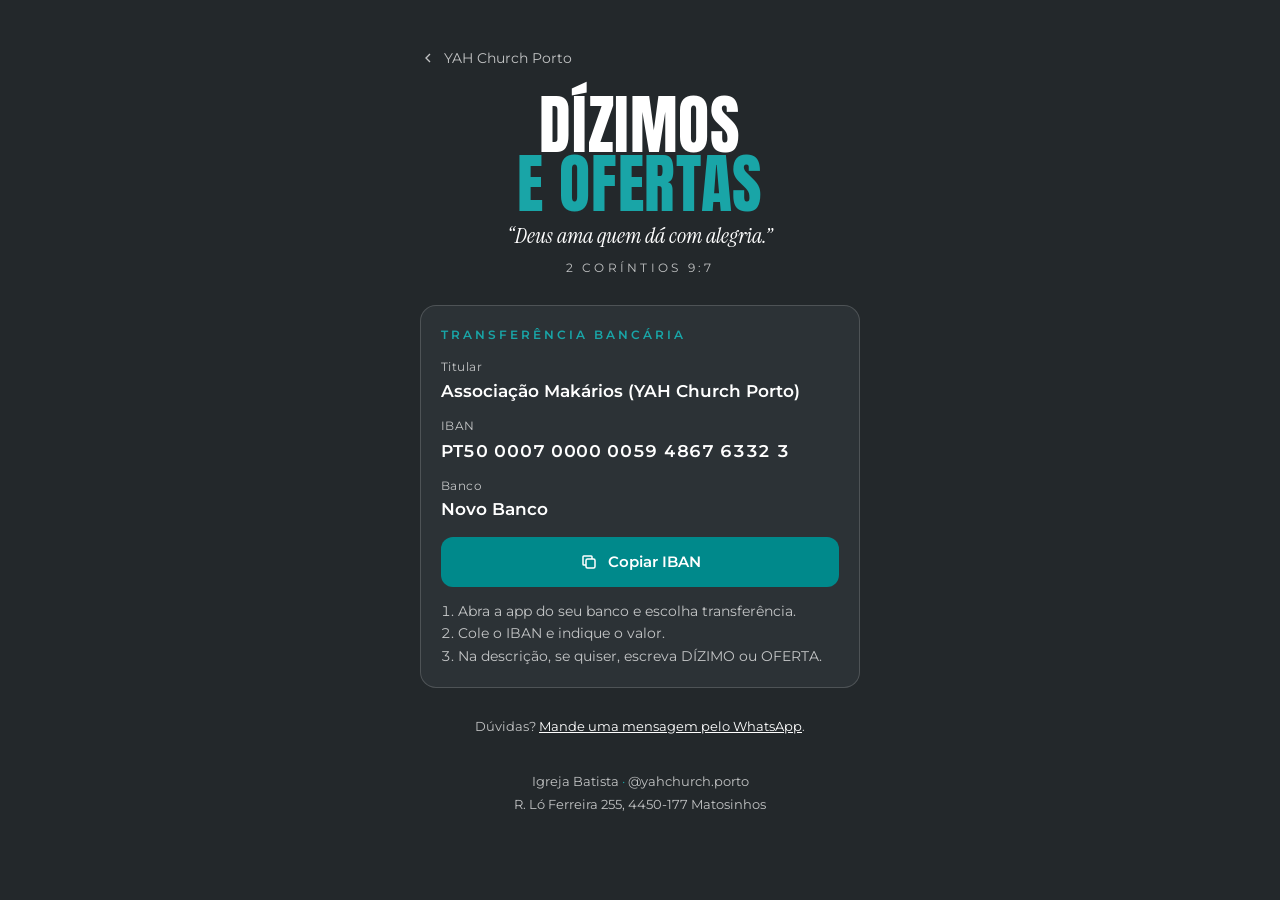
==== ofertas/index.html @ 2d1e2a9c "Add files via upload" ====
<!doctype html>
<html lang="pt">
<head>
<meta charset="utf-8">
<meta name="viewport" content="width=device-width, initial-scale=1, viewport-fit=cover">
<title>Dízimos e Ofertas · YAH Church Porto</title>
<meta name="description" content="Contribua com a YAH Church Porto por transferência bancária ou MB WAY.">
<meta name="theme-color" content="#23282B">
<meta property="og:title" content="Dízimos e Ofertas · YAH Church Porto">
<meta property="og:description" content="Deus ama quem dá com alegria. (2 Coríntios 9:7)">
<link rel="icon" type="image/png" href="../assets/favicon.png">
<link rel="apple-touch-icon" href="../assets/apple-touch-icon.png">
<link rel="preconnect" href="https://fonts.googleapis.com">
<link rel="preconnect" href="https://fonts.gstatic.com" crossorigin>
<link rel="stylesheet" href="https://fonts.googleapis.com/css2?family=Anton&family=Instrument+Serif:ital@1&family=Montserrat:wght@400;600&display=swap">
<link rel="stylesheet" href="../assets/style.css">
</head>
<body>
<main>
  <a class="voltar" href="../"><svg viewBox="0 0 24 24" fill="none" stroke="currentColor" stroke-width="2" aria-hidden="true"><path d="M15 6l-6 6 6 6"/></svg>YAH Church Porto</a>

  <header class="titulo">
    <h1>Dízimos<br><b>e Ofertas</b></h1>
    <p class="frase">“Deus ama quem dá com alegria.”</p>
    <span class="ref">2 Coríntios 9:7</span>
  </header>

  <!-- MB WAY: entra aqui quando o número for confirmado -->

  <section class="cartao" aria-labelledby="t-transf">
    <h2 id="t-transf">Transferência bancária</h2>
    <div class="dado"><small>Titular</small><strong>Associação Makários (YAH Church Porto)</strong></div>
    <div class="dado"><small>IBAN</small><strong class="iban">PT50 0007 0000 0059 4867 6332 3</strong></div>
    <div class="dado"><small>Banco</small><strong>Novo Banco</strong></div>
    <button class="copiar" type="button" data-copiar="PT50000700000059486763323">
      <svg viewBox="0 0 24 24" fill="none" stroke="currentColor" stroke-width="2" aria-hidden="true"><rect x="8" y="8" width="12" height="12" rx="2"/><path d="M16 8V5a1 1 0 0 0-1-1H5a1 1 0 0 0-1 1v10a1 1 0 0 0 1 1h3"/></svg>
      <span>Copiar IBAN</span>
    </button>
    <ol class="passos">
      <li>Abra a app do seu banco e escolha transferência.</li>
      <li>Cole o IBAN e indique o valor.</li>
      <li>Na descrição, se quiser, escreva DÍZIMO ou OFERTA.</li>
    </ol>
  </section>

  <p class="nota">Dúvidas? <a href="https://wa.me/5511947267376" target="_blank" rel="noopener">Mande uma mensagem pelo WhatsApp</a>.</p>

  <footer>
    <span>Igreja Batista <span class="sep">·</span> @yahchurch.porto</span>
    <span>R. Ló Ferreira 255, 4450-177 Matosinhos</span>
  </footer>
</main>
<script>
document.querySelectorAll('[data-copiar]').forEach(function (b) {
  b.addEventListener('click', function () {
    var txt = b.getAttribute('data-copiar'), rot = b.querySelector('span'), orig = rot.textContent;
    function ok() { b.classList.add('ok'); rot.textContent = 'Copiado!'; setTimeout(function () { b.classList.remove('ok'); rot.textContent = orig; }, 1800); }
    if (navigator.clipboard && window.isSecureContext) { navigator.clipboard.writeText(txt).then(ok, velho); } else { velho(); }
    function velho() { var t = document.createElement('textarea'); t.value = txt; t.setAttribute('readonly', ''); t.style.position = 'fixed'; t.style.opacity = '0';
      document.body.appendChild(t); t.select(); try { document.execCommand('copy'); ok(); } catch (e) {} document.body.removeChild(t); }
  });
});
</script>
</body>
</html>
---- assets/style.css ----
/* YAH Church Porto: página de links e de ofertas. Identidade do kit 2026: carvão, branco e teal só como destaque. */
:root {
  --carvao: #23282B;
  --carvao-2: #2C3236;
  --linha: rgba(255, 255, 255, .16);
  --branco: #FFFFFF;
  --suave: rgba(255, 255, 255, .72);
  --teal: #00898B;
  --teal-claro: #19A5A7;
  --sans: 'Montserrat', 'Segoe UI', system-ui, sans-serif;
  --serif: 'Instrument Serif', Georgia, serif;
  --display: 'Anton', 'Impact', sans-serif;
}
* { box-sizing: border-box; }
html { -webkit-text-size-adjust: 100%; }
body {
  margin: 0; min-height: 100vh; background: var(--carvao); color: var(--branco);
  font-family: var(--sans); font-size: 16px; line-height: 1.5;
}
main {
  width: 100%; max-width: 480px; margin: 0 auto;
  padding: 48px max(20px, env(safe-area-inset-right)) 40px max(20px, env(safe-area-inset-left));
  display: flex; flex-direction: column; gap: 28px;
}
a { color: inherit; }

/* cabeçalho */
.marca { display: flex; flex-direction: column; align-items: center; gap: 18px; text-align: center; }
.marca img { width: 230px; height: auto; display: block; }
.frase { font-family: var(--serif); font-style: italic; font-size: 1.45rem; line-height: 1.2; margin: 0; color: var(--branco); text-wrap: balance; }
.frase em { color: var(--teal-claro); font-style: italic; }

/* botões de link */
.links { display: flex; flex-direction: column; gap: 12px; margin: 0; padding: 0; list-style: none; }
.botao {
  display: flex; align-items: center; gap: 14px; min-height: 58px; padding: 12px 18px;
  border: 1px solid var(--linha); border-radius: 14px; background: var(--carvao-2);
  text-decoration: none; font-weight: 600; font-size: .98rem; letter-spacing: .01em;
  transition: border-color .15s, background .15s, transform .15s;
}
.botao:hover, .botao:focus-visible { border-color: var(--teal-claro); background: #313840; }
.botao:active { transform: scale(.985); }
.botao svg { width: 22px; height: 22px; flex: none; }
.botao span { flex: 1; }
.botao .seta { width: 16px; height: 16px; opacity: .55; }
.botao.destaque { background: var(--teal); border-color: var(--teal); }
.botao.destaque:hover, .botao.destaque:focus-visible { background: var(--teal-claro); border-color: var(--teal-claro); }
:focus-visible { outline: 2px solid var(--teal-claro); outline-offset: 3px; }

/* rodapé */
footer { text-align: center; font-size: .8rem; color: var(--suave); display: flex; flex-direction: column; gap: 4px; padding-top: 8px; }
footer .sep { color: var(--teal-claro); }
footer a { text-decoration: none; border-bottom: 1px solid var(--linha); align-self: center; }

/* página de ofertas */
.voltar { display: inline-flex; align-items: center; gap: 8px; font-size: .85rem; color: var(--suave); text-decoration: none; align-self: flex-start; }
.voltar svg { width: 16px; height: 16px; }
.titulo { text-align: center; display: flex; flex-direction: column; gap: 10px; }
.titulo h1 { font-family: var(--display); font-weight: 400; font-size: clamp(2.9rem, 15vw, 4rem); line-height: .92; letter-spacing: .01em; margin: 0; text-transform: uppercase; }
.titulo h1 b { color: var(--teal-claro); font-weight: 400; }
.titulo .frase { font-size: 1.35rem; }
.ref { font-size: .72rem; letter-spacing: .28em; text-transform: uppercase; color: var(--suave); }

.cartao { border: 1px solid var(--linha); border-radius: 16px; background: var(--carvao-2); padding: 20px; display: flex; flex-direction: column; gap: 14px; }
.cartao h2 { margin: 0; font-size: .78rem; letter-spacing: .24em; text-transform: uppercase; color: var(--teal-claro); font-weight: 600; }
.dado { display: flex; flex-direction: column; gap: 2px; }
.dado small { font-size: .74rem; color: var(--suave); letter-spacing: .04em; }
.dado strong { font-size: 1.05rem; font-weight: 600; word-break: break-word; }
.dado .grande { font-size: 1.5rem; letter-spacing: .04em; font-variant-numeric: tabular-nums; }
.dado .iban { white-space: nowrap; font-size: clamp(.78rem, 3.7vw, 1.08rem); letter-spacing: .04em; font-variant-numeric: tabular-nums; }
.copiar {
  appearance: none; border: 0; border-radius: 12px; min-height: 50px; padding: 12px 18px; width: 100%;
  background: var(--teal); color: var(--branco); font: 600 .95rem var(--sans); cursor: pointer;
  display: flex; align-items: center; justify-content: center; gap: 10px; transition: background .15s;
}
.copiar:hover, .copiar:focus-visible { background: var(--teal-claro); }
.copiar svg { width: 18px; height: 18px; }
.copiar.ok { background: var(--branco); color: var(--carvao); }
.passos { margin: 0; padding-left: 1.2em; font-size: .86rem; color: var(--suave); }
.passos li + li { margin-top: 2px; }
.nota { font-size: .84rem; color: var(--suave); text-align: center; margin: 0; }
.nota a { color: var(--branco); }
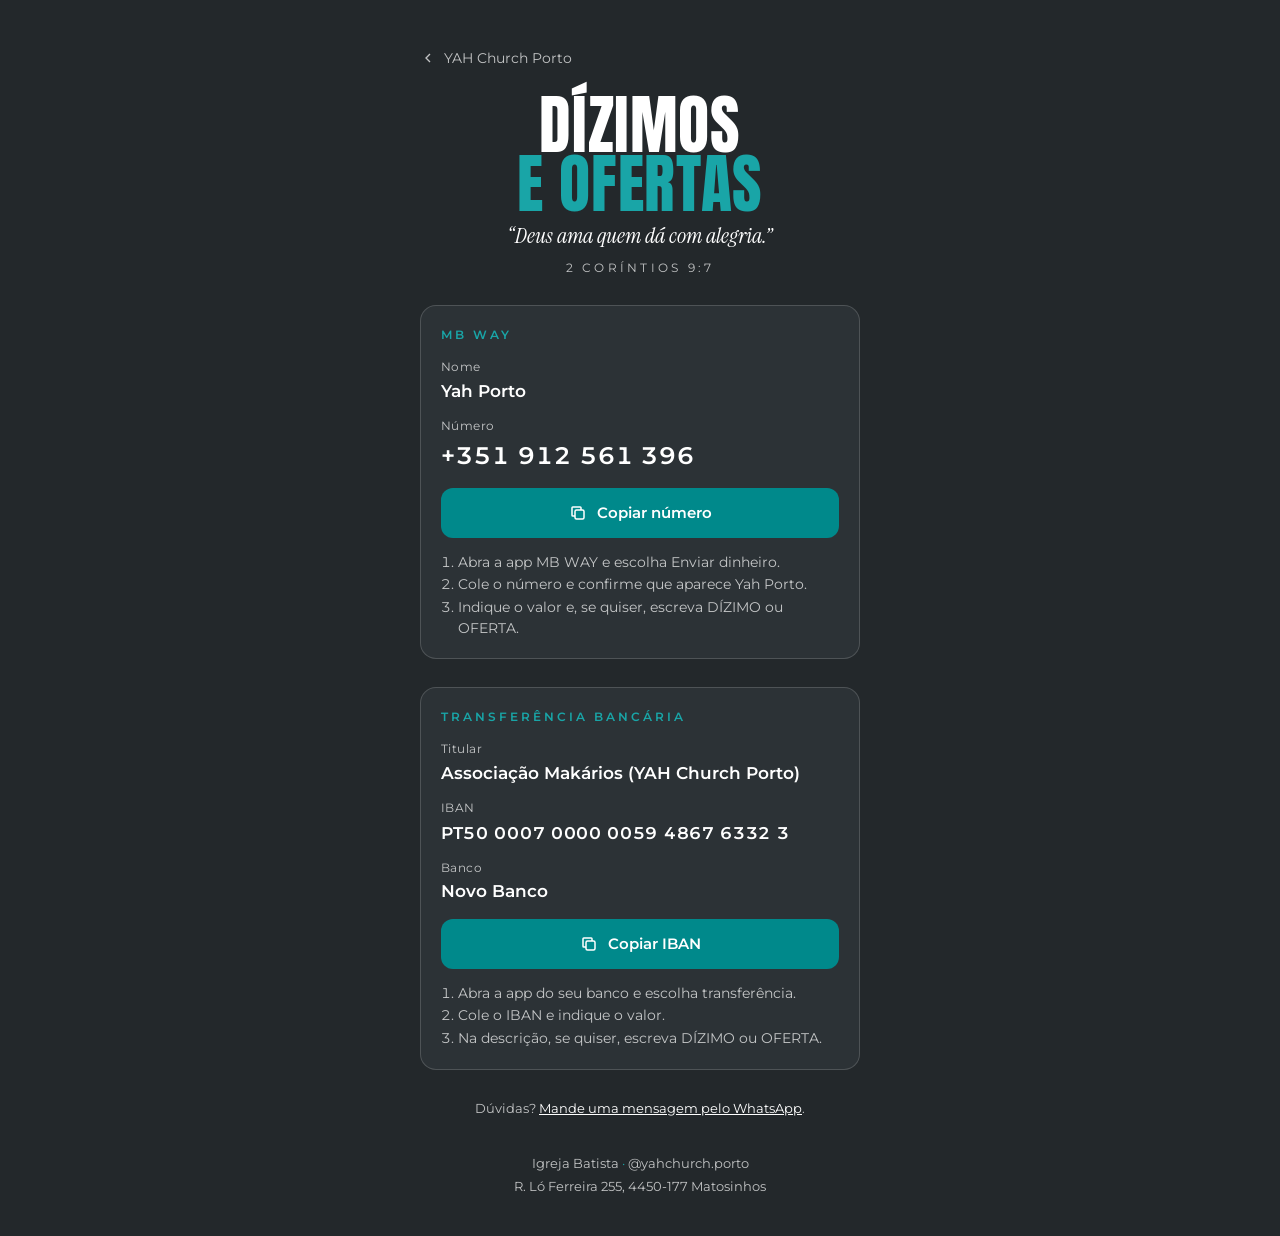
==== commit 81b95229: "Ofertas: MB WAY" ====
--- a/ofertas/index.html
+++ b/ofertas/index.html
@@ -4,7 +4,7 @@
 <meta charset="utf-8">
 <meta name="viewport" content="width=device-width, initial-scale=1, viewport-fit=cover">
 <title>Dízimos e Ofertas · YAH Church Porto</title>
-<meta name="description" content="Contribua com a YAH Church Porto por transferência bancária ou MB WAY.">
+<meta name="description" content="Contribua com a YAH Church Porto por MB WAY ou transferência bancária.">
 <meta name="theme-color" content="#23282B">
 <meta property="og:title" content="Dízimos e Ofertas · YAH Church Porto">
 <meta property="og:description" content="Deus ama quem dá com alegria. (2 Coríntios 9:7)">
@@ -25,7 +25,20 @@
     <span class="ref">2 Coríntios 9:7</span>
   </header>
 
-  <!-- MB WAY: entra aqui quando o número for confirmado -->
+  <section class="cartao" aria-labelledby="t-mbway">
+    <h2 id="t-mbway">MB WAY</h2>
+    <div class="dado"><small>Nome</small><strong>Yah Porto</strong></div>
+    <div class="dado"><small>Número</small><strong class="grande">+351 912 561 396</strong></div>
+    <button class="copiar" type="button" data-copiar="912561396">
+      <svg viewBox="0 0 24 24" fill="none" stroke="currentColor" stroke-width="2" aria-hidden="true"><rect x="8" y="8" width="12" height="12" rx="2"/><path d="M16 8V5a1 1 0 0 0-1-1H5a1 1 0 0 0-1 1v10a1 1 0 0 0 1 1h3"/></svg>
+      <span>Copiar número</span>
+    </button>
+    <ol class="passos">
+      <li>Abra a app MB WAY e escolha Enviar dinheiro.</li>
+      <li>Cole o número e confirme que aparece Yah Porto.</li>
+      <li>Indique o valor e, se quiser, escreva DÍZIMO ou OFERTA.</li>
+    </ol>
+  </section>
 
   <section class="cartao" aria-labelledby="t-transf">
     <h2 id="t-transf">Transferência bancária</h2>
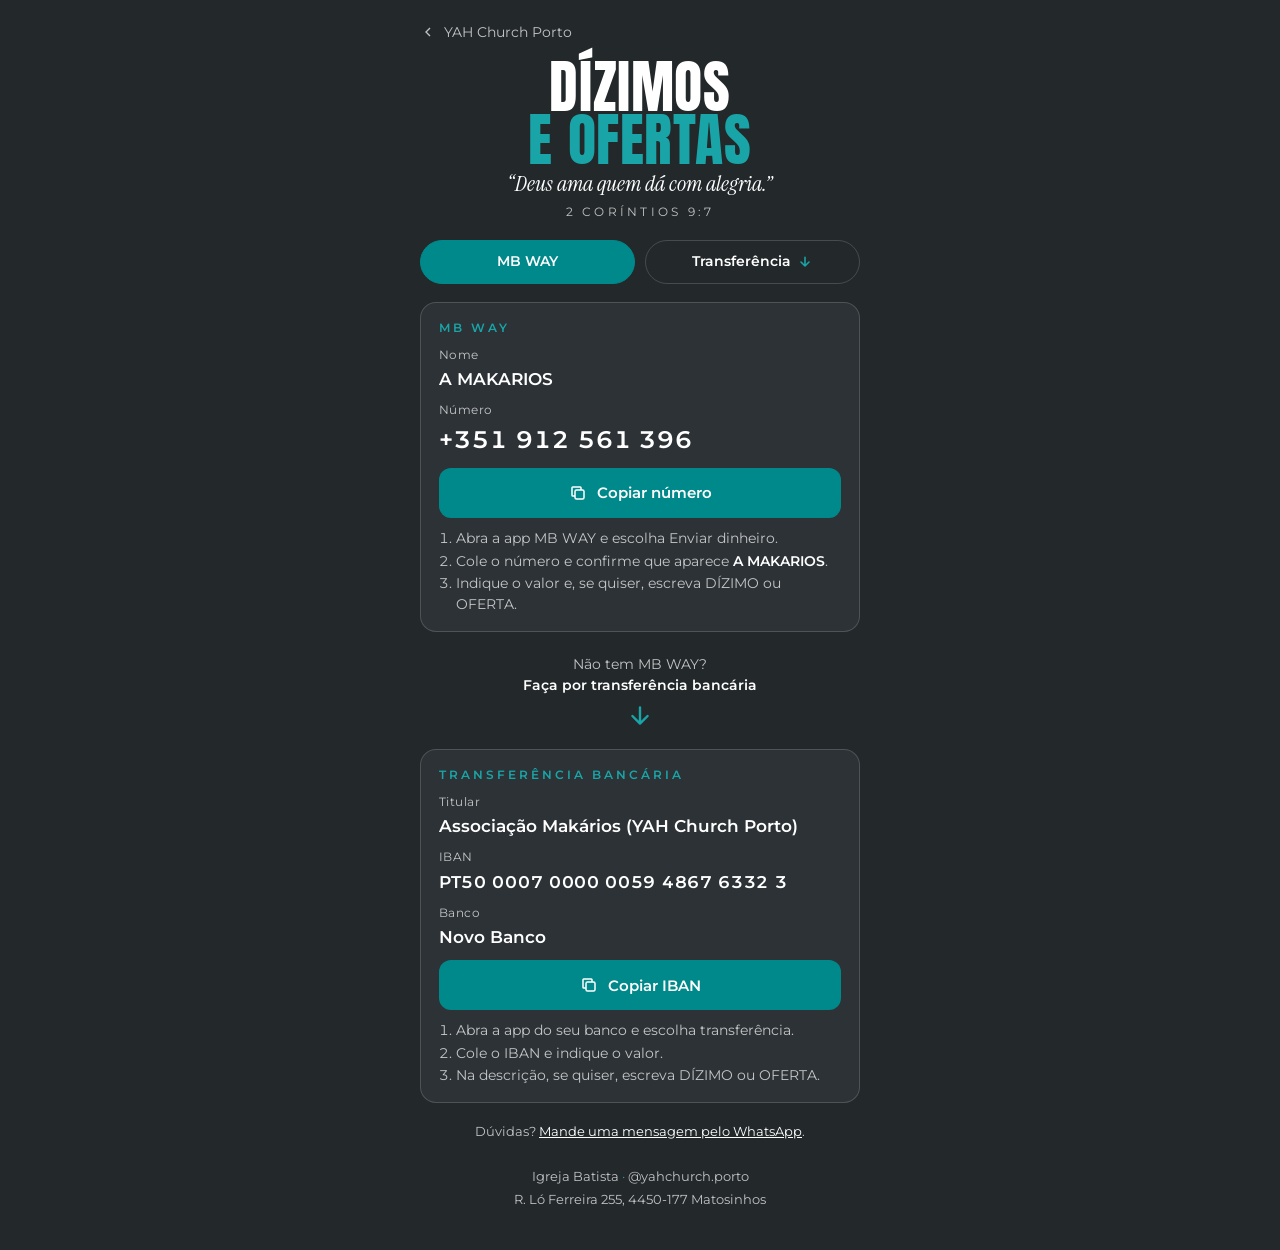
==== commit e9b8fa5f: "Ofertas: nome A MAKARIOS e seta pra transferencia" ====
--- a/ofertas/index.html
+++ b/ofertas/index.html
@@ -1,78 +1,89 @@
-<!doctype html>
-<html lang="pt">
-<head>
-<meta charset="utf-8">
-<meta name="viewport" content="width=device-width, initial-scale=1, viewport-fit=cover">
-<title>Dízimos e Ofertas · YAH Church Porto</title>
-<meta name="description" content="Contribua com a YAH Church Porto por MB WAY ou transferência bancária.">
-<meta name="theme-color" content="#23282B">
-<meta property="og:title" content="Dízimos e Ofertas · YAH Church Porto">
-<meta property="og:description" content="Deus ama quem dá com alegria. (2 Coríntios 9:7)">
-<link rel="icon" type="image/png" href="../assets/favicon.png">
-<link rel="apple-touch-icon" href="../assets/apple-touch-icon.png">
-<link rel="preconnect" href="https://fonts.googleapis.com">
-<link rel="preconnect" href="https://fonts.gstatic.com" crossorigin>
-<link rel="stylesheet" href="https://fonts.googleapis.com/css2?family=Anton&family=Instrument+Serif:ital@1&family=Montserrat:wght@400;600&display=swap">
-<link rel="stylesheet" href="../assets/style.css">
-</head>
-<body>
-<main>
-  <a class="voltar" href="../"><svg viewBox="0 0 24 24" fill="none" stroke="currentColor" stroke-width="2" aria-hidden="true"><path d="M15 6l-6 6 6 6"/></svg>YAH Church Porto</a>
-
-  <header class="titulo">
-    <h1>Dízimos<br><b>e Ofertas</b></h1>
-    <p class="frase">“Deus ama quem dá com alegria.”</p>
-    <span class="ref">2 Coríntios 9:7</span>
-  </header>
-
-  <section class="cartao" aria-labelledby="t-mbway">
-    <h2 id="t-mbway">MB WAY</h2>
-    <div class="dado"><small>Nome</small><strong>Yah Porto</strong></div>
-    <div class="dado"><small>Número</small><strong class="grande">+351 912 561 396</strong></div>
-    <button class="copiar" type="button" data-copiar="912561396">
-      <svg viewBox="0 0 24 24" fill="none" stroke="currentColor" stroke-width="2" aria-hidden="true"><rect x="8" y="8" width="12" height="12" rx="2"/><path d="M16 8V5a1 1 0 0 0-1-1H5a1 1 0 0 0-1 1v10a1 1 0 0 0 1 1h3"/></svg>
-      <span>Copiar número</span>
-    </button>
-    <ol class="passos">
-      <li>Abra a app MB WAY e escolha Enviar dinheiro.</li>
-      <li>Cole o número e confirme que aparece Yah Porto.</li>
-      <li>Indique o valor e, se quiser, escreva DÍZIMO ou OFERTA.</li>
-    </ol>
-  </section>
-
-  <section class="cartao" aria-labelledby="t-transf">
-    <h2 id="t-transf">Transferência bancária</h2>
-    <div class="dado"><small>Titular</small><strong>Associação Makários (YAH Church Porto)</strong></div>
-    <div class="dado"><small>IBAN</small><strong class="iban">PT50 0007 0000 0059 4867 6332 3</strong></div>
-    <div class="dado"><small>Banco</small><strong>Novo Banco</strong></div>
-    <button class="copiar" type="button" data-copiar="PT50000700000059486763323">
-      <svg viewBox="0 0 24 24" fill="none" stroke="currentColor" stroke-width="2" aria-hidden="true"><rect x="8" y="8" width="12" height="12" rx="2"/><path d="M16 8V5a1 1 0 0 0-1-1H5a1 1 0 0 0-1 1v10a1 1 0 0 0 1 1h3"/></svg>
-      <span>Copiar IBAN</span>
-    </button>
-    <ol class="passos">
-      <li>Abra a app do seu banco e escolha transferência.</li>
-      <li>Cole o IBAN e indique o valor.</li>
-      <li>Na descrição, se quiser, escreva DÍZIMO ou OFERTA.</li>
-    </ol>
-  </section>
-
-  <p class="nota">Dúvidas? <a href="https://wa.me/5511947267376" target="_blank" rel="noopener">Mande uma mensagem pelo WhatsApp</a>.</p>
-
-  <footer>
-    <span>Igreja Batista <span class="sep">·</span> @yahchurch.porto</span>
-    <span>R. Ló Ferreira 255, 4450-177 Matosinhos</span>
-  </footer>
-</main>
-<script>
-document.querySelectorAll('[data-copiar]').forEach(function (b) {
-  b.addEventListener('click', function () {
-    var txt = b.getAttribute('data-copiar'), rot = b.querySelector('span'), orig = rot.textContent;
-    function ok() { b.classList.add('ok'); rot.textContent = 'Copiado!'; setTimeout(function () { b.classList.remove('ok'); rot.textContent = orig; }, 1800); }
-    if (navigator.clipboard && window.isSecureContext) { navigator.clipboard.writeText(txt).then(ok, velho); } else { velho(); }
-    function velho() { var t = document.createElement('textarea'); t.value = txt; t.setAttribute('readonly', ''); t.style.position = 'fixed'; t.style.opacity = '0';
-      document.body.appendChild(t); t.select(); try { document.execCommand('copy'); ok(); } catch (e) {} document.body.removeChild(t); }
-  });
-});
-</script>
-</body>
-</html>
+<!doctype html>
+<html lang="pt">
+<head>
+<meta charset="utf-8">
+<meta name="viewport" content="width=device-width, initial-scale=1, viewport-fit=cover">
+<title>Dízimos e Ofertas · YAH Church Porto</title>
+<meta name="description" content="Contribua com a YAH Church Porto por MB WAY ou transferência bancária.">
+<meta name="theme-color" content="#23282B">
+<meta property="og:title" content="Dízimos e Ofertas · YAH Church Porto">
+<meta property="og:description" content="Deus ama quem dá com alegria. (2 Coríntios 9:7)">
+<link rel="icon" type="image/png" href="../assets/favicon.png">
+<link rel="apple-touch-icon" href="../assets/apple-touch-icon.png">
+<link rel="preconnect" href="https://fonts.googleapis.com">
+<link rel="preconnect" href="https://fonts.gstatic.com" crossorigin>
+<link rel="stylesheet" href="https://fonts.googleapis.com/css2?family=Anton&family=Instrument+Serif:ital@1&family=Montserrat:wght@400;600&display=swap">
+<link rel="stylesheet" href="../assets/style.css">
+</head>
+<body class="pag-ofertas">
+<main>
+  <a class="voltar" href="../"><svg viewBox="0 0 24 24" fill="none" stroke="currentColor" stroke-width="2" aria-hidden="true"><path d="M15 6l-6 6 6 6"/></svg>YAH Church Porto</a>
+
+  <header class="titulo">
+    <h1>Dízimos<br><b>e Ofertas</b></h1>
+    <p class="frase">“Deus ama quem dá com alegria.”</p>
+    <span class="ref">2 Coríntios 9:7</span>
+  </header>
+
+  <nav class="opcoes" aria-label="Formas de contribuir">
+    <a href="#mbway">MB WAY</a>
+    <a href="#transferencia">Transferência
+      <svg viewBox="0 0 24 24" fill="none" stroke="currentColor" stroke-width="2.4" stroke-linecap="round" stroke-linejoin="round" aria-hidden="true"><path d="M12 5v13M6 12l6 6 6-6"/></svg></a>
+  </nav>
+
+  <section class="cartao" id="mbway" aria-labelledby="t-mbway">
+    <h2 id="t-mbway">MB WAY</h2>
+    <div class="dado"><small>Nome</small><strong>A MAKARIOS</strong></div>
+    <div class="dado"><small>Número</small><strong class="grande">+351 912 561 396</strong></div>
+    <button class="copiar" type="button" data-copiar="912561396">
+      <svg viewBox="0 0 24 24" fill="none" stroke="currentColor" stroke-width="2" aria-hidden="true"><rect x="8" y="8" width="12" height="12" rx="2"/><path d="M16 8V5a1 1 0 0 0-1-1H5a1 1 0 0 0-1 1v10a1 1 0 0 0 1 1h3"/></svg>
+      <span>Copiar número</span>
+    </button>
+    <ol class="passos">
+      <li>Abra a app MB WAY e escolha Enviar dinheiro.</li>
+      <li>Cole o número e confirme que aparece <b class="nw">A MAKARIOS</b>.</li>
+      <li>Indique o valor e, se quiser, escreva DÍZIMO ou OFERTA.</li>
+    </ol>
+  </section>
+
+  <a class="mais" href="#transferencia">
+    <span>Não tem MB WAY? <b>Faça por transferência bancária</b></span>
+    <svg viewBox="0 0 24 24" fill="none" stroke="currentColor" stroke-width="2.2" stroke-linecap="round" stroke-linejoin="round" aria-hidden="true"><path d="M12 4v15M5 12l7 7 7-7"/></svg>
+  </a>
+
+  <section class="cartao" id="transferencia" aria-labelledby="t-transf">
+    <h2 id="t-transf">Transferência bancária</h2>
+    <div class="dado"><small>Titular</small><strong>Associação Makários (YAH Church Porto)</strong></div>
+    <div class="dado"><small>IBAN</small><strong class="iban">PT50 0007 0000 0059 4867 6332 3</strong></div>
+    <div class="dado"><small>Banco</small><strong>Novo Banco</strong></div>
+    <button class="copiar" type="button" data-copiar="PT50000700000059486763323">
+      <svg viewBox="0 0 24 24" fill="none" stroke="currentColor" stroke-width="2" aria-hidden="true"><rect x="8" y="8" width="12" height="12" rx="2"/><path d="M16 8V5a1 1 0 0 0-1-1H5a1 1 0 0 0-1 1v10a1 1 0 0 0 1 1h3"/></svg>
+      <span>Copiar IBAN</span>
+    </button>
+    <ol class="passos">
+      <li>Abra a app do seu banco e escolha transferência.</li>
+      <li>Cole o IBAN e indique o valor.</li>
+      <li>Na descrição, se quiser, escreva DÍZIMO ou OFERTA.</li>
+    </ol>
+  </section>
+
+  <p class="nota">Dúvidas? <a href="https://wa.me/5511947267376" target="_blank" rel="noopener">Mande uma mensagem pelo WhatsApp</a>.</p>
+
+  <footer>
+    <span>Igreja Batista <span class="sep">·</span> @yahchurch.porto</span>
+    <span>R. Ló Ferreira 255, 4450-177 Matosinhos</span>
+  </footer>
+</main>
+<script>
+document.querySelectorAll('[data-copiar]').forEach(function (b) {
+  b.addEventListener('click', function () {
+    var txt = b.getAttribute('data-copiar'), rot = b.querySelector('span'), orig = rot.textContent;
+    function ok() { b.classList.add('ok'); rot.textContent = 'Copiado!'; setTimeout(function () { b.classList.remove('ok'); rot.textContent = orig; }, 1800); }
+    if (navigator.clipboard && window.isSecureContext) { navigator.clipboard.writeText(txt).then(ok, velho); } else { velho(); }
+    function velho() { var t = document.createElement('textarea'); t.value = txt; t.setAttribute('readonly', ''); t.style.position = 'fixed'; t.style.opacity = '0';
+      document.body.appendChild(t); t.select(); try { document.execCommand('copy'); ok(); } catch (e) {} document.body.removeChild(t); }
+  });
+});
+</script>
+</body>
+</html>
--- a/assets/style.css
+++ b/assets/style.css
@@ -1,82 +1,108 @@
-/* YAH Church Porto: página de links e de ofertas. Identidade do kit 2026: carvão, branco e teal só como destaque. */
-:root {
-  --carvao: #23282B;
-  --carvao-2: #2C3236;
-  --linha: rgba(255, 255, 255, .16);
-  --branco: #FFFFFF;
-  --suave: rgba(255, 255, 255, .72);
-  --teal: #00898B;
-  --teal-claro: #19A5A7;
-  --sans: 'Montserrat', 'Segoe UI', system-ui, sans-serif;
-  --serif: 'Instrument Serif', Georgia, serif;
-  --display: 'Anton', 'Impact', sans-serif;
+/* YAH Church Porto: página de links e de ofertas. Identidade do kit 2026: carvão, branco e teal só como destaque. */
+:root {
+  --carvao: #23282B;
+  --carvao-2: #2C3236;
+  --linha: rgba(255, 255, 255, .16);
+  --branco: #FFFFFF;
+  --suave: rgba(255, 255, 255, .72);
+  --teal: #00898B;
+  --teal-claro: #19A5A7;
+  --sans: 'Montserrat', 'Segoe UI', system-ui, sans-serif;
+  --serif: 'Instrument Serif', Georgia, serif;
+  --display: 'Anton', 'Impact', sans-serif;
+}
+* { box-sizing: border-box; }
+html { -webkit-text-size-adjust: 100%; }
+body {
+  margin: 0; min-height: 100vh; background: var(--carvao); color: var(--branco);
+  font-family: var(--sans); font-size: 16px; line-height: 1.5;
+}
+main {
+  width: 100%; max-width: 480px; margin: 0 auto;
+  padding: 48px max(20px, env(safe-area-inset-right)) 40px max(20px, env(safe-area-inset-left));
+  display: flex; flex-direction: column; gap: 28px;
+}
+a { color: inherit; }
+
+/* cabeçalho */
+.marca { display: flex; flex-direction: column; align-items: center; gap: 18px; text-align: center; }
+.marca img { width: 230px; height: auto; display: block; }
+.frase { font-family: var(--serif); font-style: italic; font-size: 1.45rem; line-height: 1.2; margin: 0; color: var(--branco); text-wrap: balance; }
+.frase em { color: var(--teal-claro); font-style: italic; }
+
+/* botões de link */
+.links { display: flex; flex-direction: column; gap: 12px; margin: 0; padding: 0; list-style: none; }
+.botao {
+  display: flex; align-items: center; gap: 14px; min-height: 58px; padding: 12px 18px;
+  border: 1px solid var(--linha); border-radius: 14px; background: var(--carvao-2);
+  text-decoration: none; font-weight: 600; font-size: .98rem; letter-spacing: .01em;
+  transition: border-color .15s, background .15s, transform .15s;
+}
+.botao:hover, .botao:focus-visible { border-color: var(--teal-claro); background: #313840; }
+.botao:active { transform: scale(.985); }
+.botao svg { width: 22px; height: 22px; flex: none; }
+.botao span { flex: 1; }
+.botao .seta { width: 16px; height: 16px; opacity: .55; }
+.botao.destaque { background: var(--teal); border-color: var(--teal); }
+.botao.destaque:hover, .botao.destaque:focus-visible { background: var(--teal-claro); border-color: var(--teal-claro); }
+:focus-visible { outline: 2px solid var(--teal-claro); outline-offset: 3px; }
+
+/* rodapé */
+footer { text-align: center; font-size: .8rem; color: var(--suave); display: flex; flex-direction: column; gap: 4px; padding-top: 8px; }
+footer .sep { color: var(--teal-claro); }
+footer a { text-decoration: none; border-bottom: 1px solid var(--linha); align-self: center; }
+
+/* página de ofertas */
+.voltar { display: inline-flex; align-items: center; gap: 8px; font-size: .85rem; color: var(--suave); text-decoration: none; align-self: flex-start; }
+.voltar svg { width: 16px; height: 16px; }
+.titulo { text-align: center; display: flex; flex-direction: column; gap: 10px; }
+.titulo h1 { font-family: var(--display); font-weight: 400; font-size: clamp(2.9rem, 15vw, 4rem); line-height: .92; letter-spacing: .01em; margin: 0; text-transform: uppercase; }
+.titulo h1 b { color: var(--teal-claro); font-weight: 400; }
+.titulo .frase { font-size: 1.35rem; }
+.ref { font-size: .72rem; letter-spacing: .28em; text-transform: uppercase; color: var(--suave); }
+
+.cartao { border: 1px solid var(--linha); border-radius: 16px; background: var(--carvao-2); padding: 20px; display: flex; flex-direction: column; gap: 14px; }
+.cartao h2 { margin: 0; font-size: .78rem; letter-spacing: .24em; text-transform: uppercase; color: var(--teal-claro); font-weight: 600; }
+.dado { display: flex; flex-direction: column; gap: 2px; }
+.dado small { font-size: .74rem; color: var(--suave); letter-spacing: .04em; }
+.dado strong { font-size: 1.05rem; font-weight: 600; word-break: break-word; }
+.dado .grande { font-size: 1.5rem; letter-spacing: .04em; font-variant-numeric: tabular-nums; }
+.dado .iban { white-space: nowrap; font-size: clamp(.78rem, 3.7vw, 1.08rem); letter-spacing: .04em; font-variant-numeric: tabular-nums; }
+.copiar {
+  appearance: none; border: 0; border-radius: 12px; min-height: 50px; padding: 12px 18px; width: 100%;
+  background: var(--teal); color: var(--branco); font: 600 .95rem var(--sans); cursor: pointer;
+  display: flex; align-items: center; justify-content: center; gap: 10px; transition: background .15s;
+}
+.copiar:hover, .copiar:focus-visible { background: var(--teal-claro); }
+.copiar svg { width: 18px; height: 18px; }
+.copiar.ok { background: var(--branco); color: var(--carvao); }
+.passos { margin: 0; padding-left: 1.2em; font-size: .86rem; color: var(--suave); }
+.passos li + li { margin-top: 2px; }
+.nota { font-size: .84rem; color: var(--suave); text-align: center; margin: 0; }
+.nota a { color: var(--branco); }
+
+/* atalho "Não tem MB WAY?" pra quem não percebe que a página continua */
+html { scroll-behavior: smooth; }
+.mais {
+  display: flex; flex-direction: column; align-items: center; gap: 6px; text-decoration: none; text-align: center;
+  font-size: .9rem; color: var(--suave); padding: 4px 0 2px;
 }
-* { box-sizing: border-box; }
-html { -webkit-text-size-adjust: 100%; }
-body {
-  margin: 0; min-height: 100vh; background: var(--carvao); color: var(--branco);
-  font-family: var(--sans); font-size: 16px; line-height: 1.5;
+.mais b { color: var(--branco); font-weight: 600; display: block; }
+.mais svg { width: 26px; height: 26px; color: var(--teal-claro); animation: desce 1.6s ease-in-out infinite; }
+@keyframes desce { 0%, 100% { transform: translateY(0); } 50% { transform: translateY(6px); } }
+@media (prefers-reduced-motion: reduce) { html { scroll-behavior: auto; } .mais svg { animation: none; } }
+#transferencia { scroll-margin-top: 16px; }
+.opcoes { display: grid; grid-template-columns: 1fr 1fr; gap: 10px; margin-top: -8px; }
+.opcoes a {
+  display: flex; align-items: center; justify-content: center; gap: 6px; min-height: 44px; padding: 8px 10px;
+  border: 1px solid var(--linha); border-radius: 999px; text-decoration: none; font-size: .86rem; font-weight: 600;
 }
-main {
-  width: 100%; max-width: 480px; margin: 0 auto;
-  padding: 48px max(20px, env(safe-area-inset-right)) 40px max(20px, env(safe-area-inset-left));
-  display: flex; flex-direction: column; gap: 28px;
-}
-a { color: inherit; }
-
-/* cabeçalho */
-.marca { display: flex; flex-direction: column; align-items: center; gap: 18px; text-align: center; }
-.marca img { width: 230px; height: auto; display: block; }
-.frase { font-family: var(--serif); font-style: italic; font-size: 1.45rem; line-height: 1.2; margin: 0; color: var(--branco); text-wrap: balance; }
-.frase em { color: var(--teal-claro); font-style: italic; }
-
-/* botões de link */
-.links { display: flex; flex-direction: column; gap: 12px; margin: 0; padding: 0; list-style: none; }
-.botao {
-  display: flex; align-items: center; gap: 14px; min-height: 58px; padding: 12px 18px;
-  border: 1px solid var(--linha); border-radius: 14px; background: var(--carvao-2);
-  text-decoration: none; font-weight: 600; font-size: .98rem; letter-spacing: .01em;
-  transition: border-color .15s, background .15s, transform .15s;
-}
-.botao:hover, .botao:focus-visible { border-color: var(--teal-claro); background: #313840; }
-.botao:active { transform: scale(.985); }
-.botao svg { width: 22px; height: 22px; flex: none; }
-.botao span { flex: 1; }
-.botao .seta { width: 16px; height: 16px; opacity: .55; }
-.botao.destaque { background: var(--teal); border-color: var(--teal); }
-.botao.destaque:hover, .botao.destaque:focus-visible { background: var(--teal-claro); border-color: var(--teal-claro); }
-:focus-visible { outline: 2px solid var(--teal-claro); outline-offset: 3px; }
-
-/* rodapé */
-footer { text-align: center; font-size: .8rem; color: var(--suave); display: flex; flex-direction: column; gap: 4px; padding-top: 8px; }
-footer .sep { color: var(--teal-claro); }
-footer a { text-decoration: none; border-bottom: 1px solid var(--linha); align-self: center; }
-
-/* página de ofertas */
-.voltar { display: inline-flex; align-items: center; gap: 8px; font-size: .85rem; color: var(--suave); text-decoration: none; align-self: flex-start; }
-.voltar svg { width: 16px; height: 16px; }
-.titulo { text-align: center; display: flex; flex-direction: column; gap: 10px; }
-.titulo h1 { font-family: var(--display); font-weight: 400; font-size: clamp(2.9rem, 15vw, 4rem); line-height: .92; letter-spacing: .01em; margin: 0; text-transform: uppercase; }
-.titulo h1 b { color: var(--teal-claro); font-weight: 400; }
-.titulo .frase { font-size: 1.35rem; }
-.ref { font-size: .72rem; letter-spacing: .28em; text-transform: uppercase; color: var(--suave); }
-
-.cartao { border: 1px solid var(--linha); border-radius: 16px; background: var(--carvao-2); padding: 20px; display: flex; flex-direction: column; gap: 14px; }
-.cartao h2 { margin: 0; font-size: .78rem; letter-spacing: .24em; text-transform: uppercase; color: var(--teal-claro); font-weight: 600; }
-.dado { display: flex; flex-direction: column; gap: 2px; }
-.dado small { font-size: .74rem; color: var(--suave); letter-spacing: .04em; }
-.dado strong { font-size: 1.05rem; font-weight: 600; word-break: break-word; }
-.dado .grande { font-size: 1.5rem; letter-spacing: .04em; font-variant-numeric: tabular-nums; }
-.dado .iban { white-space: nowrap; font-size: clamp(.78rem, 3.7vw, 1.08rem); letter-spacing: .04em; font-variant-numeric: tabular-nums; }
-.copiar {
-  appearance: none; border: 0; border-radius: 12px; min-height: 50px; padding: 12px 18px; width: 100%;
-  background: var(--teal); color: var(--branco); font: 600 .95rem var(--sans); cursor: pointer;
-  display: flex; align-items: center; justify-content: center; gap: 10px; transition: background .15s;
-}
-.copiar:hover, .copiar:focus-visible { background: var(--teal-claro); }
-.copiar svg { width: 18px; height: 18px; }
-.copiar.ok { background: var(--branco); color: var(--carvao); }
-.passos { margin: 0; padding-left: 1.2em; font-size: .86rem; color: var(--suave); }
-.passos li + li { margin-top: 2px; }
-.nota { font-size: .84rem; color: var(--suave); text-align: center; margin: 0; }
-.nota a { color: var(--branco); }
+.opcoes a:first-child { background: var(--teal); border-color: var(--teal); }
+.opcoes a svg { width: 16px; height: 16px; color: var(--teal-claro); }
+#mbway { scroll-margin-top: 16px; }
+.pag-ofertas main { padding-top: 22px; gap: 18px; }
+.pag-ofertas .titulo { gap: 6px; }
+.pag-ofertas .titulo h1 { font-size: clamp(2.6rem, 13vw, 3.6rem); }
+.pag-ofertas .cartao { gap: 10px; padding: 16px 18px; }
+.pag-ofertas .opcoes { margin-top: 0; }
+.nw { white-space: nowrap; font-weight: 600; color: var(--branco); }
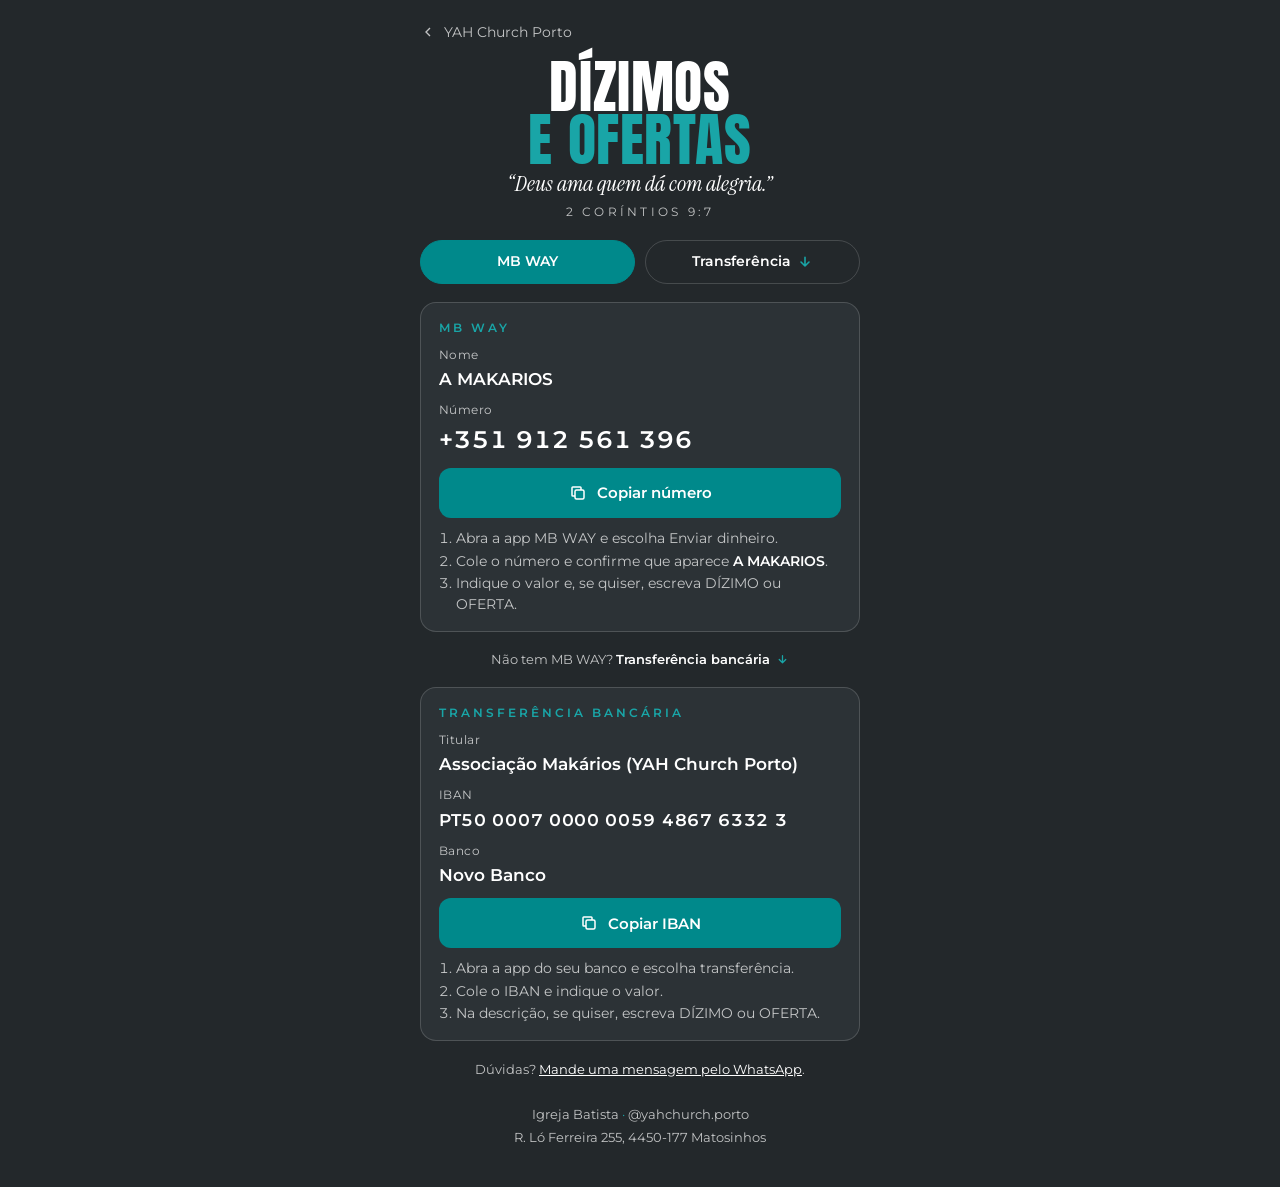
==== commit c0449960: "Ofertas: seta minimalista" ====
--- a/ofertas/index.html
+++ b/ofertas/index.html
@@ -47,8 +47,8 @@
   </section>
 
   <a class="mais" href="#transferencia">
-    <span>Não tem MB WAY? <b>Faça por transferência bancária</b></span>
-    <svg viewBox="0 0 24 24" fill="none" stroke="currentColor" stroke-width="2.2" stroke-linecap="round" stroke-linejoin="round" aria-hidden="true"><path d="M12 4v15M5 12l7 7 7-7"/></svg>
+    <span>Não tem MB WAY? <b>Transferência bancária</b></span>
+    <svg viewBox="0 0 24 24" fill="none" stroke="currentColor" stroke-width="2.4" stroke-linecap="round" stroke-linejoin="round" aria-hidden="true"><path d="M12 5v13M6 12l6 6 6-6"/></svg>
   </a>
 
   <section class="cartao" id="transferencia" aria-labelledby="t-transf">
--- a/assets/style.css
+++ b/assets/style.css
@@ -80,26 +80,26 @@
 .passos li + li { margin-top: 2px; }
 .nota { font-size: .84rem; color: var(--suave); text-align: center; margin: 0; }
 .nota a { color: var(--branco); }
-
-/* atalho "Não tem MB WAY?" pra quem não percebe que a página continua */
-html { scroll-behavior: smooth; }
-.mais {
-  display: flex; flex-direction: column; align-items: center; gap: 6px; text-decoration: none; text-align: center;
-  font-size: .9rem; color: var(--suave); padding: 4px 0 2px;
-}
-.mais b { color: var(--branco); font-weight: 600; display: block; }
-.mais svg { width: 26px; height: 26px; color: var(--teal-claro); animation: desce 1.6s ease-in-out infinite; }
-@keyframes desce { 0%, 100% { transform: translateY(0); } 50% { transform: translateY(6px); } }
-@media (prefers-reduced-motion: reduce) { html { scroll-behavior: auto; } .mais svg { animation: none; } }
-#transferencia { scroll-margin-top: 16px; }
-.opcoes { display: grid; grid-template-columns: 1fr 1fr; gap: 10px; margin-top: -8px; }
-.opcoes a {
-  display: flex; align-items: center; justify-content: center; gap: 6px; min-height: 44px; padding: 8px 10px;
-  border: 1px solid var(--linha); border-radius: 999px; text-decoration: none; font-size: .86rem; font-weight: 600;
-}
-.opcoes a:first-child { background: var(--teal); border-color: var(--teal); }
-.opcoes a svg { width: 16px; height: 16px; color: var(--teal-claro); }
-#mbway { scroll-margin-top: 16px; }
+
+/* atalho "Não tem MB WAY?" pra quem não percebe que a página continua */
+html { scroll-behavior: smooth; }
+.mais {
+  display: flex; align-items: center; justify-content: center; gap: 6px; text-decoration: none; text-align: center;
+  font-size: .8rem; color: var(--suave); padding: 0;
+}
+.mais b { color: var(--branco); font-weight: 600; }
+.mais svg { width: 13px; height: 13px; flex: none; color: var(--teal-claro); animation: desce 1.8s ease-in-out infinite; }
+@keyframes desce { 0%, 100% { transform: translateY(0); } 50% { transform: translateY(2px); } }
+@media (prefers-reduced-motion: reduce) { html { scroll-behavior: auto; } .mais svg { animation: none; } }
+#transferencia { scroll-margin-top: 16px; }
+.opcoes { display: grid; grid-template-columns: 1fr 1fr; gap: 10px; margin-top: -8px; }
+.opcoes a {
+  display: flex; align-items: center; justify-content: center; gap: 6px; min-height: 44px; padding: 8px 10px;
+  border: 1px solid var(--linha); border-radius: 999px; text-decoration: none; font-size: .86rem; font-weight: 600;
+}
+.opcoes a:first-child { background: var(--teal); border-color: var(--teal); }
+.opcoes a svg { width: 16px; height: 16px; color: var(--teal-claro); }
+#mbway { scroll-margin-top: 16px; }
 .pag-ofertas main { padding-top: 22px; gap: 18px; }
 .pag-ofertas .titulo { gap: 6px; }
 .pag-ofertas .titulo h1 { font-size: clamp(2.6rem, 13vw, 3.6rem); }
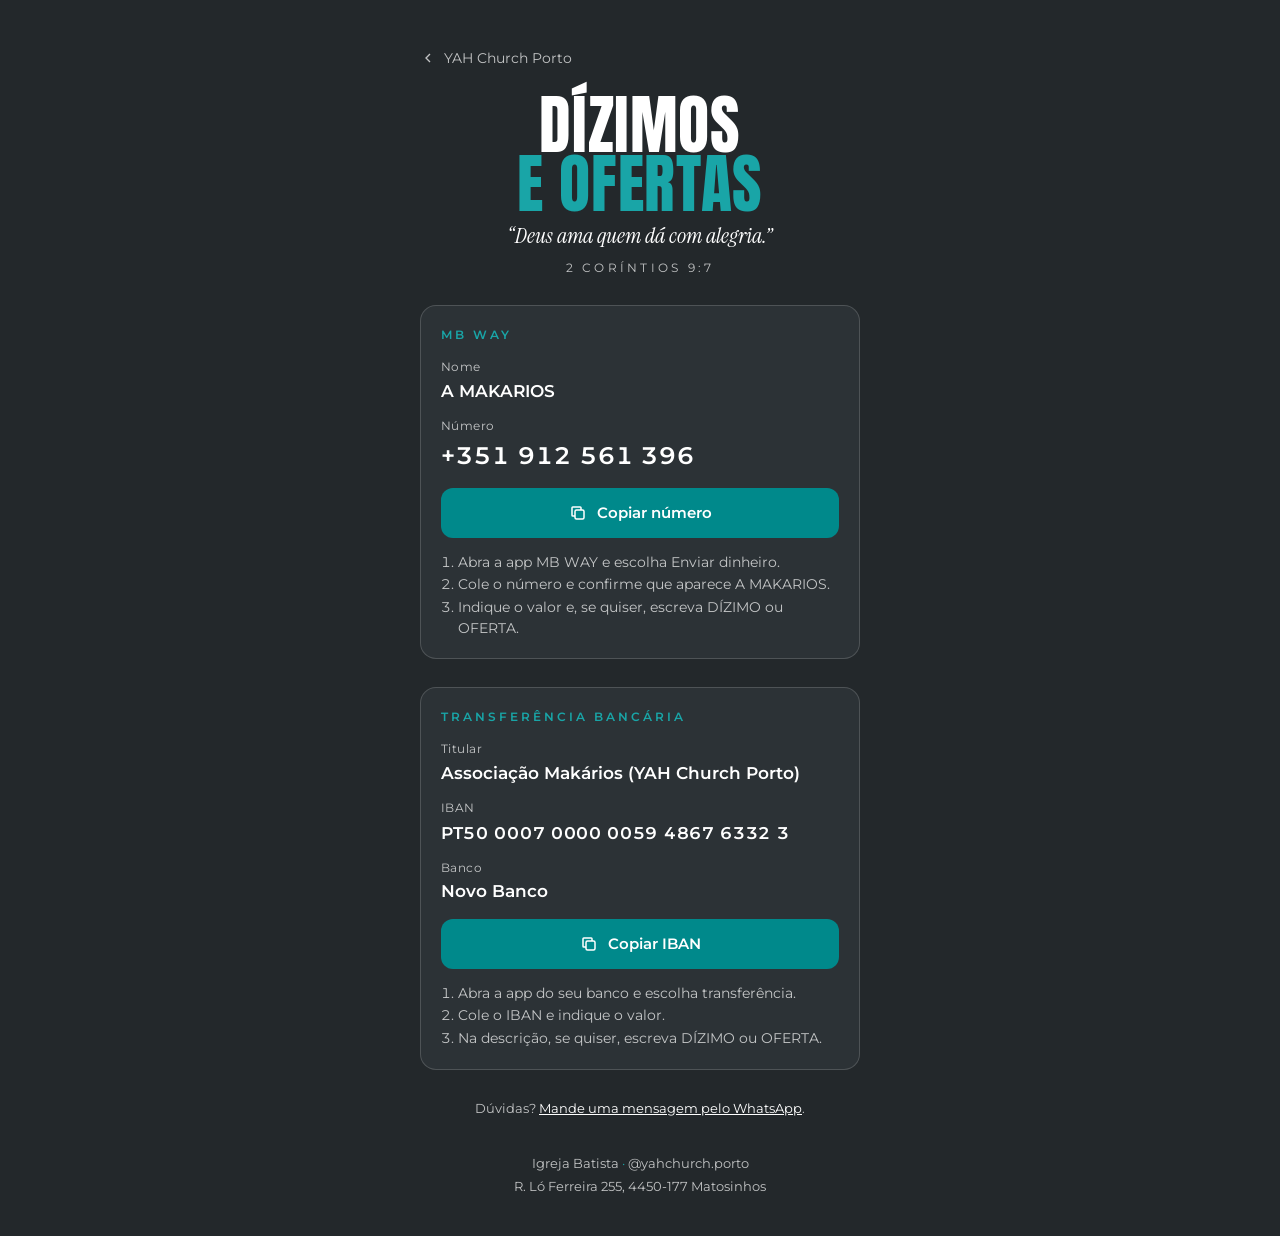
==== commit 7e8ebb35: "Ofertas: volta sem seta (mantem A MAKARIOS)" ====
--- a/ofertas/index.html
+++ b/ofertas/index.html
@@ -1,89 +1,78 @@
-<!doctype html>
-<html lang="pt">
-<head>
-<meta charset="utf-8">
-<meta name="viewport" content="width=device-width, initial-scale=1, viewport-fit=cover">
-<title>Dízimos e Ofertas · YAH Church Porto</title>
-<meta name="description" content="Contribua com a YAH Church Porto por MB WAY ou transferência bancária.">
-<meta name="theme-color" content="#23282B">
-<meta property="og:title" content="Dízimos e Ofertas · YAH Church Porto">
-<meta property="og:description" content="Deus ama quem dá com alegria. (2 Coríntios 9:7)">
-<link rel="icon" type="image/png" href="../assets/favicon.png">
-<link rel="apple-touch-icon" href="../assets/apple-touch-icon.png">
-<link rel="preconnect" href="https://fonts.googleapis.com">
-<link rel="preconnect" href="https://fonts.gstatic.com" crossorigin>
-<link rel="stylesheet" href="https://fonts.googleapis.com/css2?family=Anton&family=Instrument+Serif:ital@1&family=Montserrat:wght@400;600&display=swap">
-<link rel="stylesheet" href="../assets/style.css">
-</head>
-<body class="pag-ofertas">
-<main>
-  <a class="voltar" href="../"><svg viewBox="0 0 24 24" fill="none" stroke="currentColor" stroke-width="2" aria-hidden="true"><path d="M15 6l-6 6 6 6"/></svg>YAH Church Porto</a>
-
-  <header class="titulo">
-    <h1>Dízimos<br><b>e Ofertas</b></h1>
-    <p class="frase">“Deus ama quem dá com alegria.”</p>
-    <span class="ref">2 Coríntios 9:7</span>
-  </header>
-
-  <nav class="opcoes" aria-label="Formas de contribuir">
-    <a href="#mbway">MB WAY</a>
-    <a href="#transferencia">Transferência
-      <svg viewBox="0 0 24 24" fill="none" stroke="currentColor" stroke-width="2.4" stroke-linecap="round" stroke-linejoin="round" aria-hidden="true"><path d="M12 5v13M6 12l6 6 6-6"/></svg></a>
-  </nav>
-
-  <section class="cartao" id="mbway" aria-labelledby="t-mbway">
-    <h2 id="t-mbway">MB WAY</h2>
-    <div class="dado"><small>Nome</small><strong>A MAKARIOS</strong></div>
-    <div class="dado"><small>Número</small><strong class="grande">+351 912 561 396</strong></div>
-    <button class="copiar" type="button" data-copiar="912561396">
-      <svg viewBox="0 0 24 24" fill="none" stroke="currentColor" stroke-width="2" aria-hidden="true"><rect x="8" y="8" width="12" height="12" rx="2"/><path d="M16 8V5a1 1 0 0 0-1-1H5a1 1 0 0 0-1 1v10a1 1 0 0 0 1 1h3"/></svg>
-      <span>Copiar número</span>
-    </button>
-    <ol class="passos">
-      <li>Abra a app MB WAY e escolha Enviar dinheiro.</li>
-      <li>Cole o número e confirme que aparece <b class="nw">A MAKARIOS</b>.</li>
-      <li>Indique o valor e, se quiser, escreva DÍZIMO ou OFERTA.</li>
-    </ol>
-  </section>
-
-  <a class="mais" href="#transferencia">
-    <span>Não tem MB WAY? <b>Transferência bancária</b></span>
-    <svg viewBox="0 0 24 24" fill="none" stroke="currentColor" stroke-width="2.4" stroke-linecap="round" stroke-linejoin="round" aria-hidden="true"><path d="M12 5v13M6 12l6 6 6-6"/></svg>
-  </a>
-
-  <section class="cartao" id="transferencia" aria-labelledby="t-transf">
-    <h2 id="t-transf">Transferência bancária</h2>
-    <div class="dado"><small>Titular</small><strong>Associação Makários (YAH Church Porto)</strong></div>
-    <div class="dado"><small>IBAN</small><strong class="iban">PT50 0007 0000 0059 4867 6332 3</strong></div>
-    <div class="dado"><small>Banco</small><strong>Novo Banco</strong></div>
-    <button class="copiar" type="button" data-copiar="PT50000700000059486763323">
-      <svg viewBox="0 0 24 24" fill="none" stroke="currentColor" stroke-width="2" aria-hidden="true"><rect x="8" y="8" width="12" height="12" rx="2"/><path d="M16 8V5a1 1 0 0 0-1-1H5a1 1 0 0 0-1 1v10a1 1 0 0 0 1 1h3"/></svg>
-      <span>Copiar IBAN</span>
-    </button>
-    <ol class="passos">
-      <li>Abra a app do seu banco e escolha transferência.</li>
-      <li>Cole o IBAN e indique o valor.</li>
-      <li>Na descrição, se quiser, escreva DÍZIMO ou OFERTA.</li>
-    </ol>
-  </section>
-
-  <p class="nota">Dúvidas? <a href="https://wa.me/5511947267376" target="_blank" rel="noopener">Mande uma mensagem pelo WhatsApp</a>.</p>
-
-  <footer>
-    <span>Igreja Batista <span class="sep">·</span> @yahchurch.porto</span>
-    <span>R. Ló Ferreira 255, 4450-177 Matosinhos</span>
-  </footer>
-</main>
-<script>
-document.querySelectorAll('[data-copiar]').forEach(function (b) {
-  b.addEventListener('click', function () {
-    var txt = b.getAttribute('data-copiar'), rot = b.querySelector('span'), orig = rot.textContent;
-    function ok() { b.classList.add('ok'); rot.textContent = 'Copiado!'; setTimeout(function () { b.classList.remove('ok'); rot.textContent = orig; }, 1800); }
-    if (navigator.clipboard && window.isSecureContext) { navigator.clipboard.writeText(txt).then(ok, velho); } else { velho(); }
-    function velho() { var t = document.createElement('textarea'); t.value = txt; t.setAttribute('readonly', ''); t.style.position = 'fixed'; t.style.opacity = '0';
-      document.body.appendChild(t); t.select(); try { document.execCommand('copy'); ok(); } catch (e) {} document.body.removeChild(t); }
-  });
-});
-</script>
-</body>
-</html>
+<!doctype html>
+<html lang="pt">
+<head>
+<meta charset="utf-8">
+<meta name="viewport" content="width=device-width, initial-scale=1, viewport-fit=cover">
+<title>Dízimos e Ofertas · YAH Church Porto</title>
+<meta name="description" content="Contribua com a YAH Church Porto por MB WAY ou transferência bancária.">
+<meta name="theme-color" content="#23282B">
+<meta property="og:title" content="Dízimos e Ofertas · YAH Church Porto">
+<meta property="og:description" content="Deus ama quem dá com alegria. (2 Coríntios 9:7)">
+<link rel="icon" type="image/png" href="../assets/favicon.png">
+<link rel="apple-touch-icon" href="../assets/apple-touch-icon.png">
+<link rel="preconnect" href="https://fonts.googleapis.com">
+<link rel="preconnect" href="https://fonts.gstatic.com" crossorigin>
+<link rel="stylesheet" href="https://fonts.googleapis.com/css2?family=Anton&family=Instrument+Serif:ital@1&family=Montserrat:wght@400;600&display=swap">
+<link rel="stylesheet" href="../assets/style.css">
+</head>
+<body>
+<main>
+  <a class="voltar" href="../"><svg viewBox="0 0 24 24" fill="none" stroke="currentColor" stroke-width="2" aria-hidden="true"><path d="M15 6l-6 6 6 6"/></svg>YAH Church Porto</a>
+
+  <header class="titulo">
+    <h1>Dízimos<br><b>e Ofertas</b></h1>
+    <p class="frase">“Deus ama quem dá com alegria.”</p>
+    <span class="ref">2 Coríntios 9:7</span>
+  </header>
+
+  <section class="cartao" aria-labelledby="t-mbway">
+    <h2 id="t-mbway">MB WAY</h2>
+    <div class="dado"><small>Nome</small><strong>A MAKARIOS</strong></div>
+    <div class="dado"><small>Número</small><strong class="grande">+351 912 561 396</strong></div>
+    <button class="copiar" type="button" data-copiar="912561396">
+      <svg viewBox="0 0 24 24" fill="none" stroke="currentColor" stroke-width="2" aria-hidden="true"><rect x="8" y="8" width="12" height="12" rx="2"/><path d="M16 8V5a1 1 0 0 0-1-1H5a1 1 0 0 0-1 1v10a1 1 0 0 0 1 1h3"/></svg>
+      <span>Copiar número</span>
+    </button>
+    <ol class="passos">
+      <li>Abra a app MB WAY e escolha Enviar dinheiro.</li>
+      <li>Cole o número e confirme que aparece A MAKARIOS.</li>
+      <li>Indique o valor e, se quiser, escreva DÍZIMO ou OFERTA.</li>
+    </ol>
+  </section>
+
+  <section class="cartao" aria-labelledby="t-transf">
+    <h2 id="t-transf">Transferência bancária</h2>
+    <div class="dado"><small>Titular</small><strong>Associação Makários (YAH Church Porto)</strong></div>
+    <div class="dado"><small>IBAN</small><strong class="iban">PT50 0007 0000 0059 4867 6332 3</strong></div>
+    <div class="dado"><small>Banco</small><strong>Novo Banco</strong></div>
+    <button class="copiar" type="button" data-copiar="PT50000700000059486763323">
+      <svg viewBox="0 0 24 24" fill="none" stroke="currentColor" stroke-width="2" aria-hidden="true"><rect x="8" y="8" width="12" height="12" rx="2"/><path d="M16 8V5a1 1 0 0 0-1-1H5a1 1 0 0 0-1 1v10a1 1 0 0 0 1 1h3"/></svg>
+      <span>Copiar IBAN</span>
+    </button>
+    <ol class="passos">
+      <li>Abra a app do seu banco e escolha transferência.</li>
+      <li>Cole o IBAN e indique o valor.</li>
+      <li>Na descrição, se quiser, escreva DÍZIMO ou OFERTA.</li>
+    </ol>
+  </section>
+
+  <p class="nota">Dúvidas? <a href="https://wa.me/5511947267376" target="_blank" rel="noopener">Mande uma mensagem pelo WhatsApp</a>.</p>
+
+  <footer>
+    <span>Igreja Batista <span class="sep">·</span> @yahchurch.porto</span>
+    <span>R. Ló Ferreira 255, 4450-177 Matosinhos</span>
+  </footer>
+</main>
+<script>
+document.querySelectorAll('[data-copiar]').forEach(function (b) {
+  b.addEventListener('click', function () {
+    var txt = b.getAttribute('data-copiar'), rot = b.querySelector('span'), orig = rot.textContent;
+    function ok() { b.classList.add('ok'); rot.textContent = 'Copiado!'; setTimeout(function () { b.classList.remove('ok'); rot.textContent = orig; }, 1800); }
+    if (navigator.clipboard && window.isSecureContext) { navigator.clipboard.writeText(txt).then(ok, velho); } else { velho(); }
+    function velho() { var t = document.createElement('textarea'); t.value = txt; t.setAttribute('readonly', ''); t.style.position = 'fixed'; t.style.opacity = '0';
+      document.body.appendChild(t); t.select(); try { document.execCommand('copy'); ok(); } catch (e) {} document.body.removeChild(t); }
+  });
+});
+</script>
+</body>
+</html>
--- a/assets/style.css
+++ b/assets/style.css
@@ -1,108 +1,82 @@
-/* YAH Church Porto: página de links e de ofertas. Identidade do kit 2026: carvão, branco e teal só como destaque. */
-:root {
-  --carvao: #23282B;
-  --carvao-2: #2C3236;
-  --linha: rgba(255, 255, 255, .16);
-  --branco: #FFFFFF;
-  --suave: rgba(255, 255, 255, .72);
-  --teal: #00898B;
-  --teal-claro: #19A5A7;
-  --sans: 'Montserrat', 'Segoe UI', system-ui, sans-serif;
-  --serif: 'Instrument Serif', Georgia, serif;
-  --display: 'Anton', 'Impact', sans-serif;
-}
-* { box-sizing: border-box; }
-html { -webkit-text-size-adjust: 100%; }
-body {
-  margin: 0; min-height: 100vh; background: var(--carvao); color: var(--branco);
-  font-family: var(--sans); font-size: 16px; line-height: 1.5;
-}
-main {
-  width: 100%; max-width: 480px; margin: 0 auto;
-  padding: 48px max(20px, env(safe-area-inset-right)) 40px max(20px, env(safe-area-inset-left));
-  display: flex; flex-direction: column; gap: 28px;
-}
-a { color: inherit; }
-
-/* cabeçalho */
-.marca { display: flex; flex-direction: column; align-items: center; gap: 18px; text-align: center; }
-.marca img { width: 230px; height: auto; display: block; }
-.frase { font-family: var(--serif); font-style: italic; font-size: 1.45rem; line-height: 1.2; margin: 0; color: var(--branco); text-wrap: balance; }
-.frase em { color: var(--teal-claro); font-style: italic; }
-
-/* botões de link */
-.links { display: flex; flex-direction: column; gap: 12px; margin: 0; padding: 0; list-style: none; }
-.botao {
-  display: flex; align-items: center; gap: 14px; min-height: 58px; padding: 12px 18px;
-  border: 1px solid var(--linha); border-radius: 14px; background: var(--carvao-2);
-  text-decoration: none; font-weight: 600; font-size: .98rem; letter-spacing: .01em;
-  transition: border-color .15s, background .15s, transform .15s;
-}
-.botao:hover, .botao:focus-visible { border-color: var(--teal-claro); background: #313840; }
-.botao:active { transform: scale(.985); }
-.botao svg { width: 22px; height: 22px; flex: none; }
-.botao span { flex: 1; }
-.botao .seta { width: 16px; height: 16px; opacity: .55; }
-.botao.destaque { background: var(--teal); border-color: var(--teal); }
-.botao.destaque:hover, .botao.destaque:focus-visible { background: var(--teal-claro); border-color: var(--teal-claro); }
-:focus-visible { outline: 2px solid var(--teal-claro); outline-offset: 3px; }
-
-/* rodapé */
-footer { text-align: center; font-size: .8rem; color: var(--suave); display: flex; flex-direction: column; gap: 4px; padding-top: 8px; }
-footer .sep { color: var(--teal-claro); }
-footer a { text-decoration: none; border-bottom: 1px solid var(--linha); align-self: center; }
-
-/* página de ofertas */
-.voltar { display: inline-flex; align-items: center; gap: 8px; font-size: .85rem; color: var(--suave); text-decoration: none; align-self: flex-start; }
-.voltar svg { width: 16px; height: 16px; }
-.titulo { text-align: center; display: flex; flex-direction: column; gap: 10px; }
-.titulo h1 { font-family: var(--display); font-weight: 400; font-size: clamp(2.9rem, 15vw, 4rem); line-height: .92; letter-spacing: .01em; margin: 0; text-transform: uppercase; }
-.titulo h1 b { color: var(--teal-claro); font-weight: 400; }
-.titulo .frase { font-size: 1.35rem; }
-.ref { font-size: .72rem; letter-spacing: .28em; text-transform: uppercase; color: var(--suave); }
-
-.cartao { border: 1px solid var(--linha); border-radius: 16px; background: var(--carvao-2); padding: 20px; display: flex; flex-direction: column; gap: 14px; }
-.cartao h2 { margin: 0; font-size: .78rem; letter-spacing: .24em; text-transform: uppercase; color: var(--teal-claro); font-weight: 600; }
-.dado { display: flex; flex-direction: column; gap: 2px; }
-.dado small { font-size: .74rem; color: var(--suave); letter-spacing: .04em; }
-.dado strong { font-size: 1.05rem; font-weight: 600; word-break: break-word; }
-.dado .grande { font-size: 1.5rem; letter-spacing: .04em; font-variant-numeric: tabular-nums; }
-.dado .iban { white-space: nowrap; font-size: clamp(.78rem, 3.7vw, 1.08rem); letter-spacing: .04em; font-variant-numeric: tabular-nums; }
-.copiar {
-  appearance: none; border: 0; border-radius: 12px; min-height: 50px; padding: 12px 18px; width: 100%;
-  background: var(--teal); color: var(--branco); font: 600 .95rem var(--sans); cursor: pointer;
-  display: flex; align-items: center; justify-content: center; gap: 10px; transition: background .15s;
-}
-.copiar:hover, .copiar:focus-visible { background: var(--teal-claro); }
-.copiar svg { width: 18px; height: 18px; }
-.copiar.ok { background: var(--branco); color: var(--carvao); }
-.passos { margin: 0; padding-left: 1.2em; font-size: .86rem; color: var(--suave); }
-.passos li + li { margin-top: 2px; }
-.nota { font-size: .84rem; color: var(--suave); text-align: center; margin: 0; }
-.nota a { color: var(--branco); }
-
-/* atalho "Não tem MB WAY?" pra quem não percebe que a página continua */
-html { scroll-behavior: smooth; }
-.mais {
-  display: flex; align-items: center; justify-content: center; gap: 6px; text-decoration: none; text-align: center;
-  font-size: .8rem; color: var(--suave); padding: 0;
-}
-.mais b { color: var(--branco); font-weight: 600; }
-.mais svg { width: 13px; height: 13px; flex: none; color: var(--teal-claro); animation: desce 1.8s ease-in-out infinite; }
-@keyframes desce { 0%, 100% { transform: translateY(0); } 50% { transform: translateY(2px); } }
-@media (prefers-reduced-motion: reduce) { html { scroll-behavior: auto; } .mais svg { animation: none; } }
-#transferencia { scroll-margin-top: 16px; }
-.opcoes { display: grid; grid-template-columns: 1fr 1fr; gap: 10px; margin-top: -8px; }
-.opcoes a {
-  display: flex; align-items: center; justify-content: center; gap: 6px; min-height: 44px; padding: 8px 10px;
-  border: 1px solid var(--linha); border-radius: 999px; text-decoration: none; font-size: .86rem; font-weight: 600;
-}
-.opcoes a:first-child { background: var(--teal); border-color: var(--teal); }
-.opcoes a svg { width: 16px; height: 16px; color: var(--teal-claro); }
-#mbway { scroll-margin-top: 16px; }
-.pag-ofertas main { padding-top: 22px; gap: 18px; }
-.pag-ofertas .titulo { gap: 6px; }
-.pag-ofertas .titulo h1 { font-size: clamp(2.6rem, 13vw, 3.6rem); }
-.pag-ofertas .cartao { gap: 10px; padding: 16px 18px; }
-.pag-ofertas .opcoes { margin-top: 0; }
-.nw { white-space: nowrap; font-weight: 600; color: var(--branco); }
+/* YAH Church Porto: página de links e de ofertas. Identidade do kit 2026: carvão, branco e teal só como destaque. */
+:root {
+  --carvao: #23282B;
+  --carvao-2: #2C3236;
+  --linha: rgba(255, 255, 255, .16);
+  --branco: #FFFFFF;
+  --suave: rgba(255, 255, 255, .72);
+  --teal: #00898B;
+  --teal-claro: #19A5A7;
+  --sans: 'Montserrat', 'Segoe UI', system-ui, sans-serif;
+  --serif: 'Instrument Serif', Georgia, serif;
+  --display: 'Anton', 'Impact', sans-serif;
+}
+* { box-sizing: border-box; }
+html { -webkit-text-size-adjust: 100%; }
+body {
+  margin: 0; min-height: 100vh; background: var(--carvao); color: var(--branco);
+  font-family: var(--sans); font-size: 16px; line-height: 1.5;
+}
+main {
+  width: 100%; max-width: 480px; margin: 0 auto;
+  padding: 48px max(20px, env(safe-area-inset-right)) 40px max(20px, env(safe-area-inset-left));
+  display: flex; flex-direction: column; gap: 28px;
+}
+a { color: inherit; }
+
+/* cabeçalho */
+.marca { display: flex; flex-direction: column; align-items: center; gap: 18px; text-align: center; }
+.marca img { width: 230px; height: auto; display: block; }
+.frase { font-family: var(--serif); font-style: italic; font-size: 1.45rem; line-height: 1.2; margin: 0; color: var(--branco); text-wrap: balance; }
+.frase em { color: var(--teal-claro); font-style: italic; }
+
+/* botões de link */
+.links { display: flex; flex-direction: column; gap: 12px; margin: 0; padding: 0; list-style: none; }
+.botao {
+  display: flex; align-items: center; gap: 14px; min-height: 58px; padding: 12px 18px;
+  border: 1px solid var(--linha); border-radius: 14px; background: var(--carvao-2);
+  text-decoration: none; font-weight: 600; font-size: .98rem; letter-spacing: .01em;
+  transition: border-color .15s, background .15s, transform .15s;
+}
+.botao:hover, .botao:focus-visible { border-color: var(--teal-claro); background: #313840; }
+.botao:active { transform: scale(.985); }
+.botao svg { width: 22px; height: 22px; flex: none; }
+.botao span { flex: 1; }
+.botao .seta { width: 16px; height: 16px; opacity: .55; }
+.botao.destaque { background: var(--teal); border-color: var(--teal); }
+.botao.destaque:hover, .botao.destaque:focus-visible { background: var(--teal-claro); border-color: var(--teal-claro); }
+:focus-visible { outline: 2px solid var(--teal-claro); outline-offset: 3px; }
+
+/* rodapé */
+footer { text-align: center; font-size: .8rem; color: var(--suave); display: flex; flex-direction: column; gap: 4px; padding-top: 8px; }
+footer .sep { color: var(--teal-claro); }
+footer a { text-decoration: none; border-bottom: 1px solid var(--linha); align-self: center; }
+
+/* página de ofertas */
+.voltar { display: inline-flex; align-items: center; gap: 8px; font-size: .85rem; color: var(--suave); text-decoration: none; align-self: flex-start; }
+.voltar svg { width: 16px; height: 16px; }
+.titulo { text-align: center; display: flex; flex-direction: column; gap: 10px; }
+.titulo h1 { font-family: var(--display); font-weight: 400; font-size: clamp(2.9rem, 15vw, 4rem); line-height: .92; letter-spacing: .01em; margin: 0; text-transform: uppercase; }
+.titulo h1 b { color: var(--teal-claro); font-weight: 400; }
+.titulo .frase { font-size: 1.35rem; }
+.ref { font-size: .72rem; letter-spacing: .28em; text-transform: uppercase; color: var(--suave); }
+
+.cartao { border: 1px solid var(--linha); border-radius: 16px; background: var(--carvao-2); padding: 20px; display: flex; flex-direction: column; gap: 14px; }
+.cartao h2 { margin: 0; font-size: .78rem; letter-spacing: .24em; text-transform: uppercase; color: var(--teal-claro); font-weight: 600; }
+.dado { display: flex; flex-direction: column; gap: 2px; }
+.dado small { font-size: .74rem; color: var(--suave); letter-spacing: .04em; }
+.dado strong { font-size: 1.05rem; font-weight: 600; word-break: break-word; }
+.dado .grande { font-size: 1.5rem; letter-spacing: .04em; font-variant-numeric: tabular-nums; }
+.dado .iban { white-space: nowrap; font-size: clamp(.78rem, 3.7vw, 1.08rem); letter-spacing: .04em; font-variant-numeric: tabular-nums; }
+.copiar {
+  appearance: none; border: 0; border-radius: 12px; min-height: 50px; padding: 12px 18px; width: 100%;
+  background: var(--teal); color: var(--branco); font: 600 .95rem var(--sans); cursor: pointer;
+  display: flex; align-items: center; justify-content: center; gap: 10px; transition: background .15s;
+}
+.copiar:hover, .copiar:focus-visible { background: var(--teal-claro); }
+.copiar svg { width: 18px; height: 18px; }
+.copiar.ok { background: var(--branco); color: var(--carvao); }
+.passos { margin: 0; padding-left: 1.2em; font-size: .86rem; color: var(--suave); }
+.passos li + li { margin-top: 2px; }
+.nota { font-size: .84rem; color: var(--suave); text-align: center; margin: 0; }
+.nota a { color: var(--branco); }
